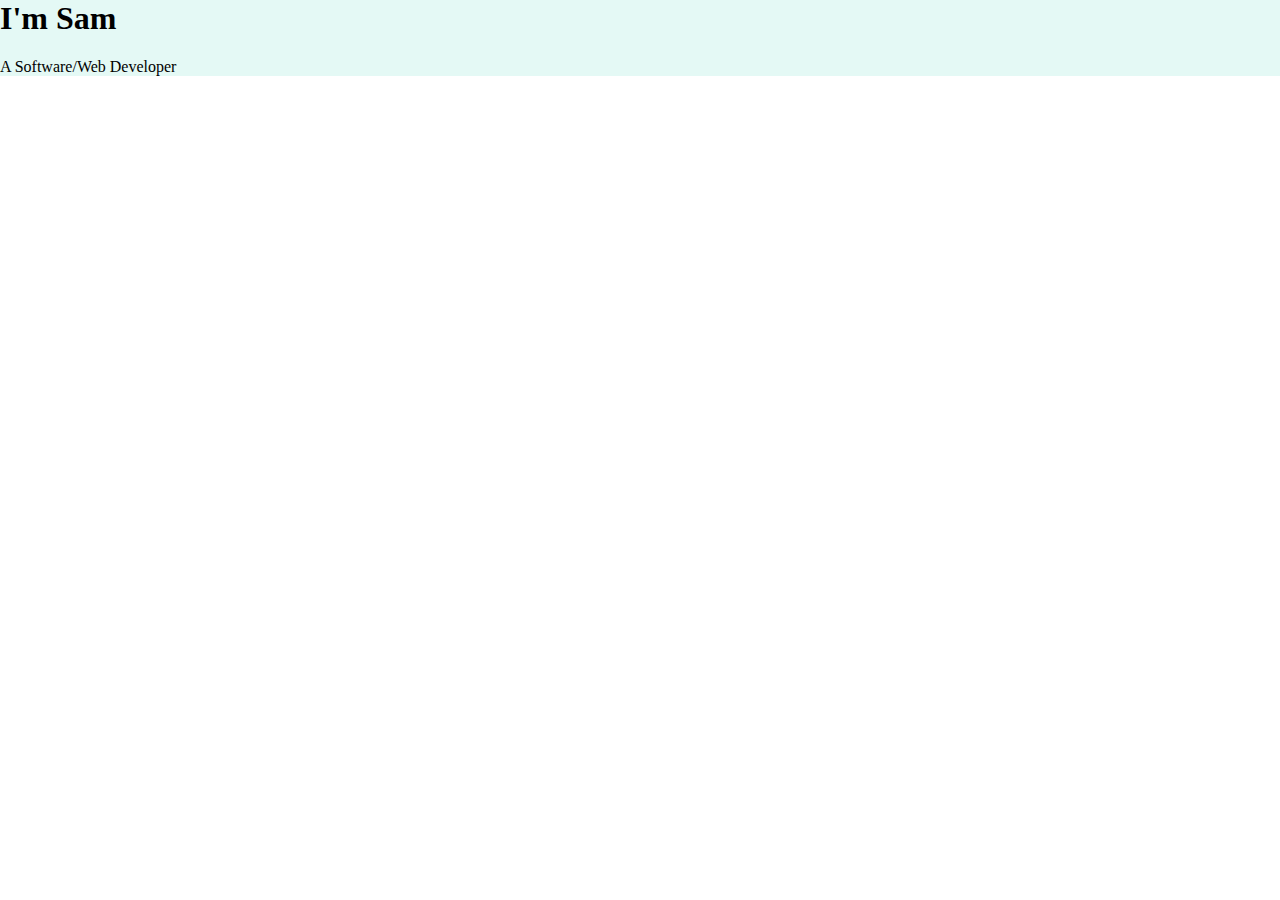
==== index.html @ f115d9b0 "added div and basic styles" ====
<!DOCTYPE html>
<html lang="en">
    <head>
        <title>Sam's Professional Site</title>
        <meta charset="UTF-8">
        <meta name="viewport" content="width=device-width, initial-scale=1">
        <link href="css/styles.css" rel="stylesheet">
        <link rel="icon" href="favicon.ico">
    </head>
    <body>
        <div class="">
            <h1>I'm Sam</h1>
            <p>A Software/Web Developer</p>
        </div>
    </body>
</html>
---- css/styles.css ----
/*********** Tag Selectors ********************/
body{
    margin: 0;
}

h1{
    margin-top: 0;
}
div{
    background-color: #e4f9f5;
    margin: 0;
}


/*********** Class Selectors ********************/

/*********** Id Selectors ********************/
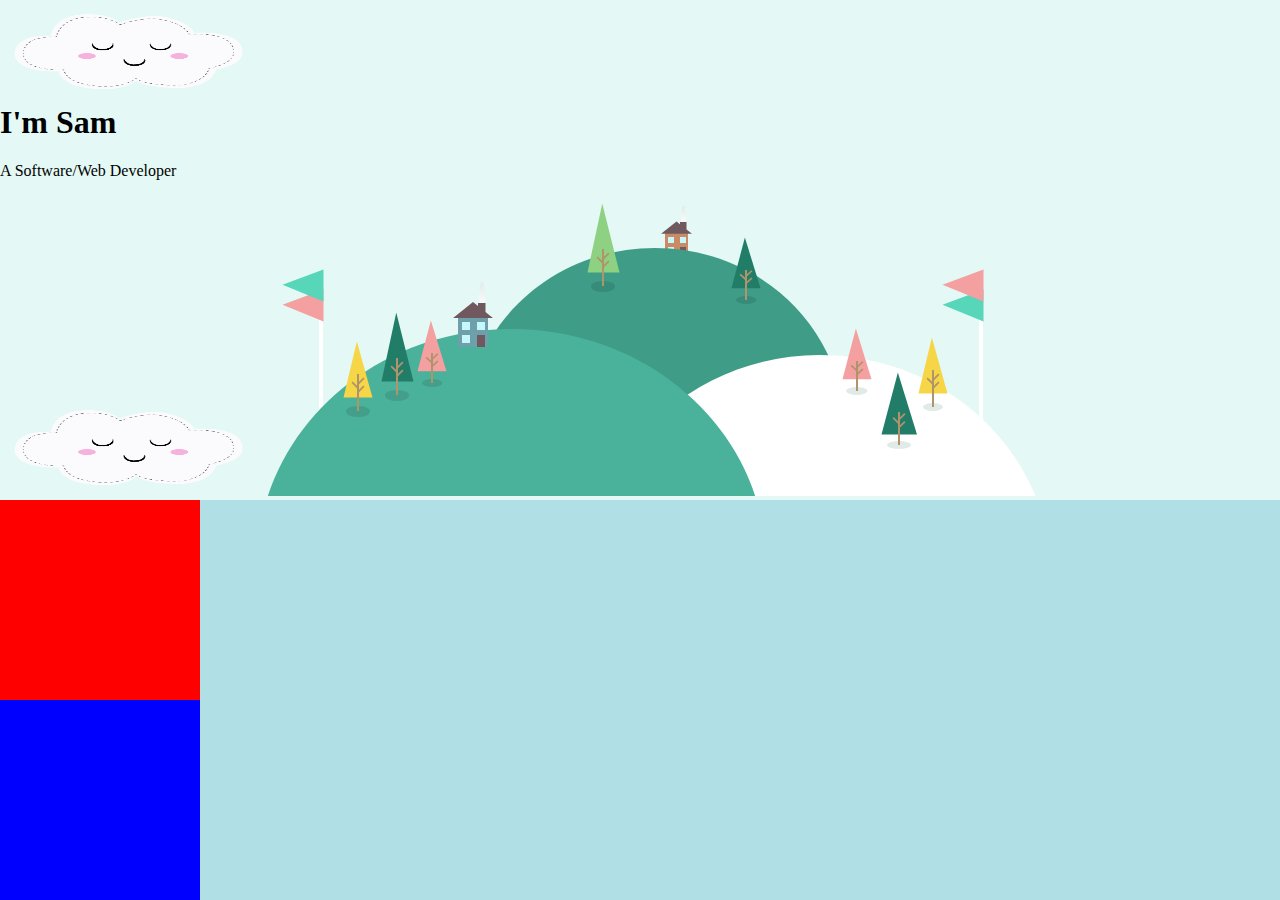
==== commit 894e8219: "Added new styles" ====
--- a/index.html
+++ b/index.html
@@ -8,9 +8,18 @@
         <link rel="icon" href="favicon.ico">
     </head>
     <body>
-        <div class="">
+        <div class="top-container">
+            <img class="cloud" src="images/cloud.png" alt="cloud-image">
             <h1>I'm Sam</h1>
             <p>A Software/Web Developer</p>
+            <img class="cloud" src="images/cloud.png" alt="cloud-image">
+            <img src="images/land.svg" alt="mountain-image">
+        </div>
+        <div class="middle-container">
+
+        </div>
+        <div class="bottom-container">
+
         </div>
     </body>
 </html>--- a/css/styles.css
+++ b/css/styles.css
@@ -2,6 +2,7 @@
 /*********** Tag Selectors ********************/
 body{
     margin: 0;
+    background-color: powderblue;
 }
 
 h1{
@@ -14,5 +15,18 @@
 
 
 /*********** Class Selectors ********************/
-
+.middle-container{
+    height: 200px;
+    width: 200px;
+    background-color: red;
+}
+.bottom-container{
+    height: 200px;
+    width: 200px;
+    background-color: blue;
+}
+.cloud{
+    height: 100px;
+    width: 250px;
+}
 /*********** Id Selectors ********************/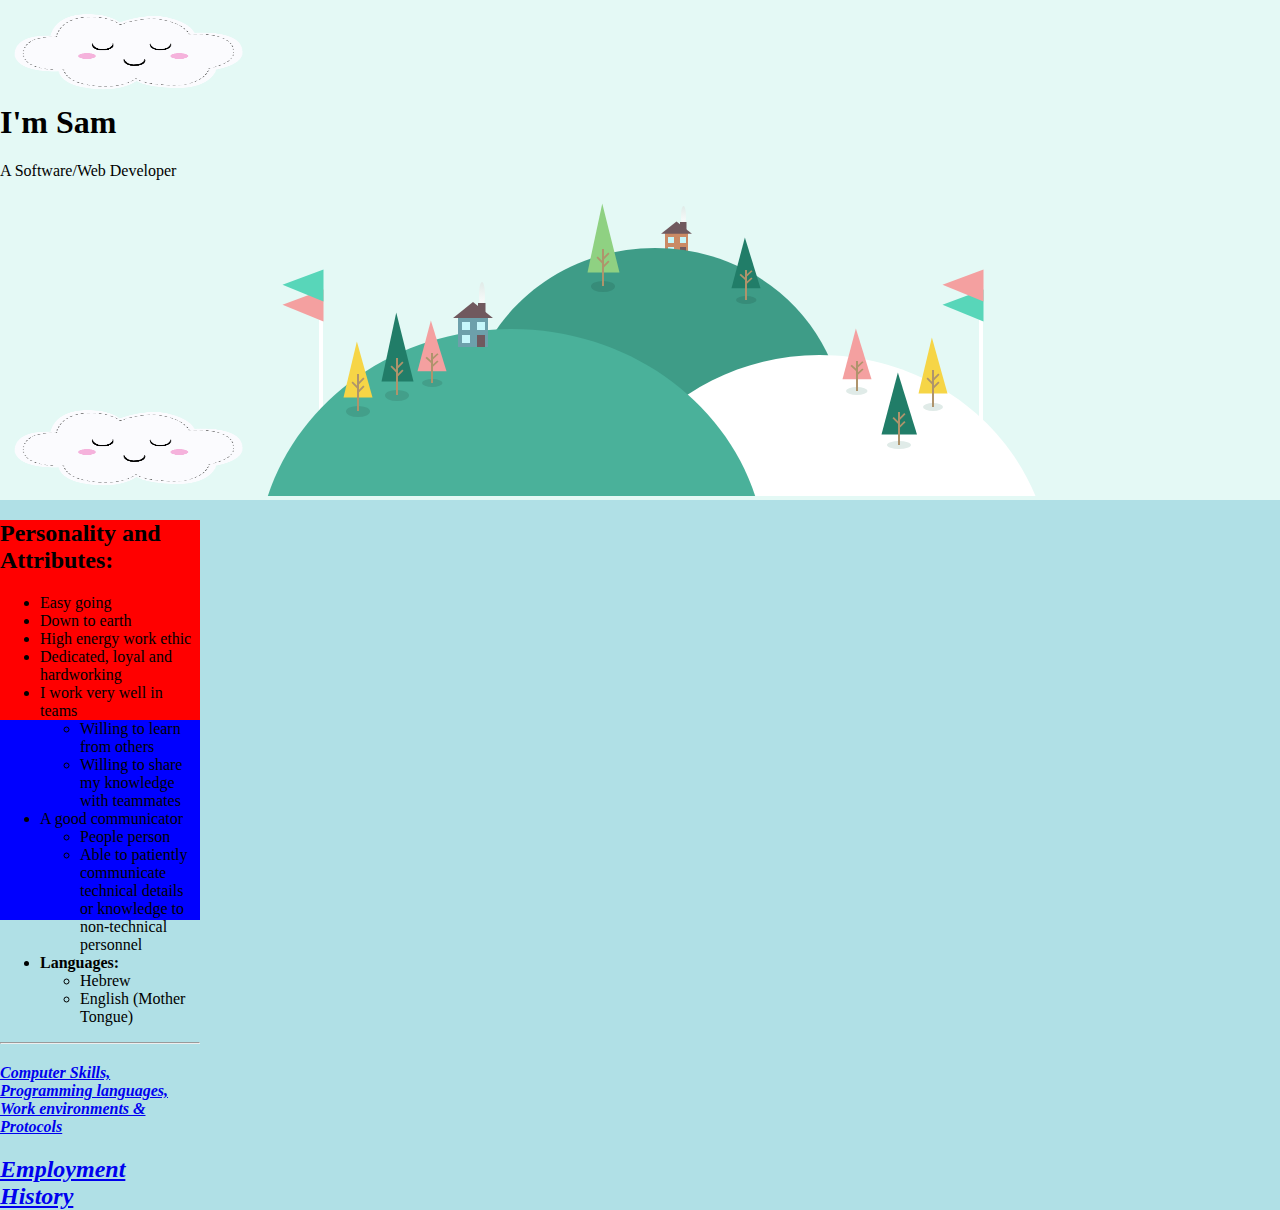
==== commit d08cff95: "Added body" ====
--- a/index.html
+++ b/index.html
@@ -16,7 +16,35 @@
             <img src="images/land.svg" alt="mountain-image">
         </div>
         <div class="middle-container">
-
+            <h2>Personality and Attributes:</h2>
+            <ul>
+                <li>Easy going</li>
+                <li>Down to earth</li>
+                <li>High energy work ethic</li>
+                <li>Dedicated, loyal and hardworking</li>
+                <li>I work very well in teams</li>
+                <ul>
+                    <li>Willing to learn from others</li>
+                    <li>Willing to share my knowledge with teammates</li>
+                </ul>
+                <li>A good communicator</li>
+                <ul>
+                    <li>People person</li>
+                    <li>Able to patiently communicate technical details or knowledge to non-technical personnel</li>
+                </ul>
+                <li><b>Languages:</b></li>
+                <ul>
+                    <li>Hebrew</li>
+                    <li>English (Mother Tongue)</li>
+                </ul>
+            </ul>
+            <hr>
+        
+            <h2></h2><em><strong><a href="Skillsets-and-technologies.html">Computer Skills, Programming languages, Work environments & Protocols</a></strong></em></h2>
+        
+        
+            <h2><em><strong><a href="Employment-History.html">Employment History</a></strong></em></h2>
+        
         </div>
         <div class="bottom-container">
 
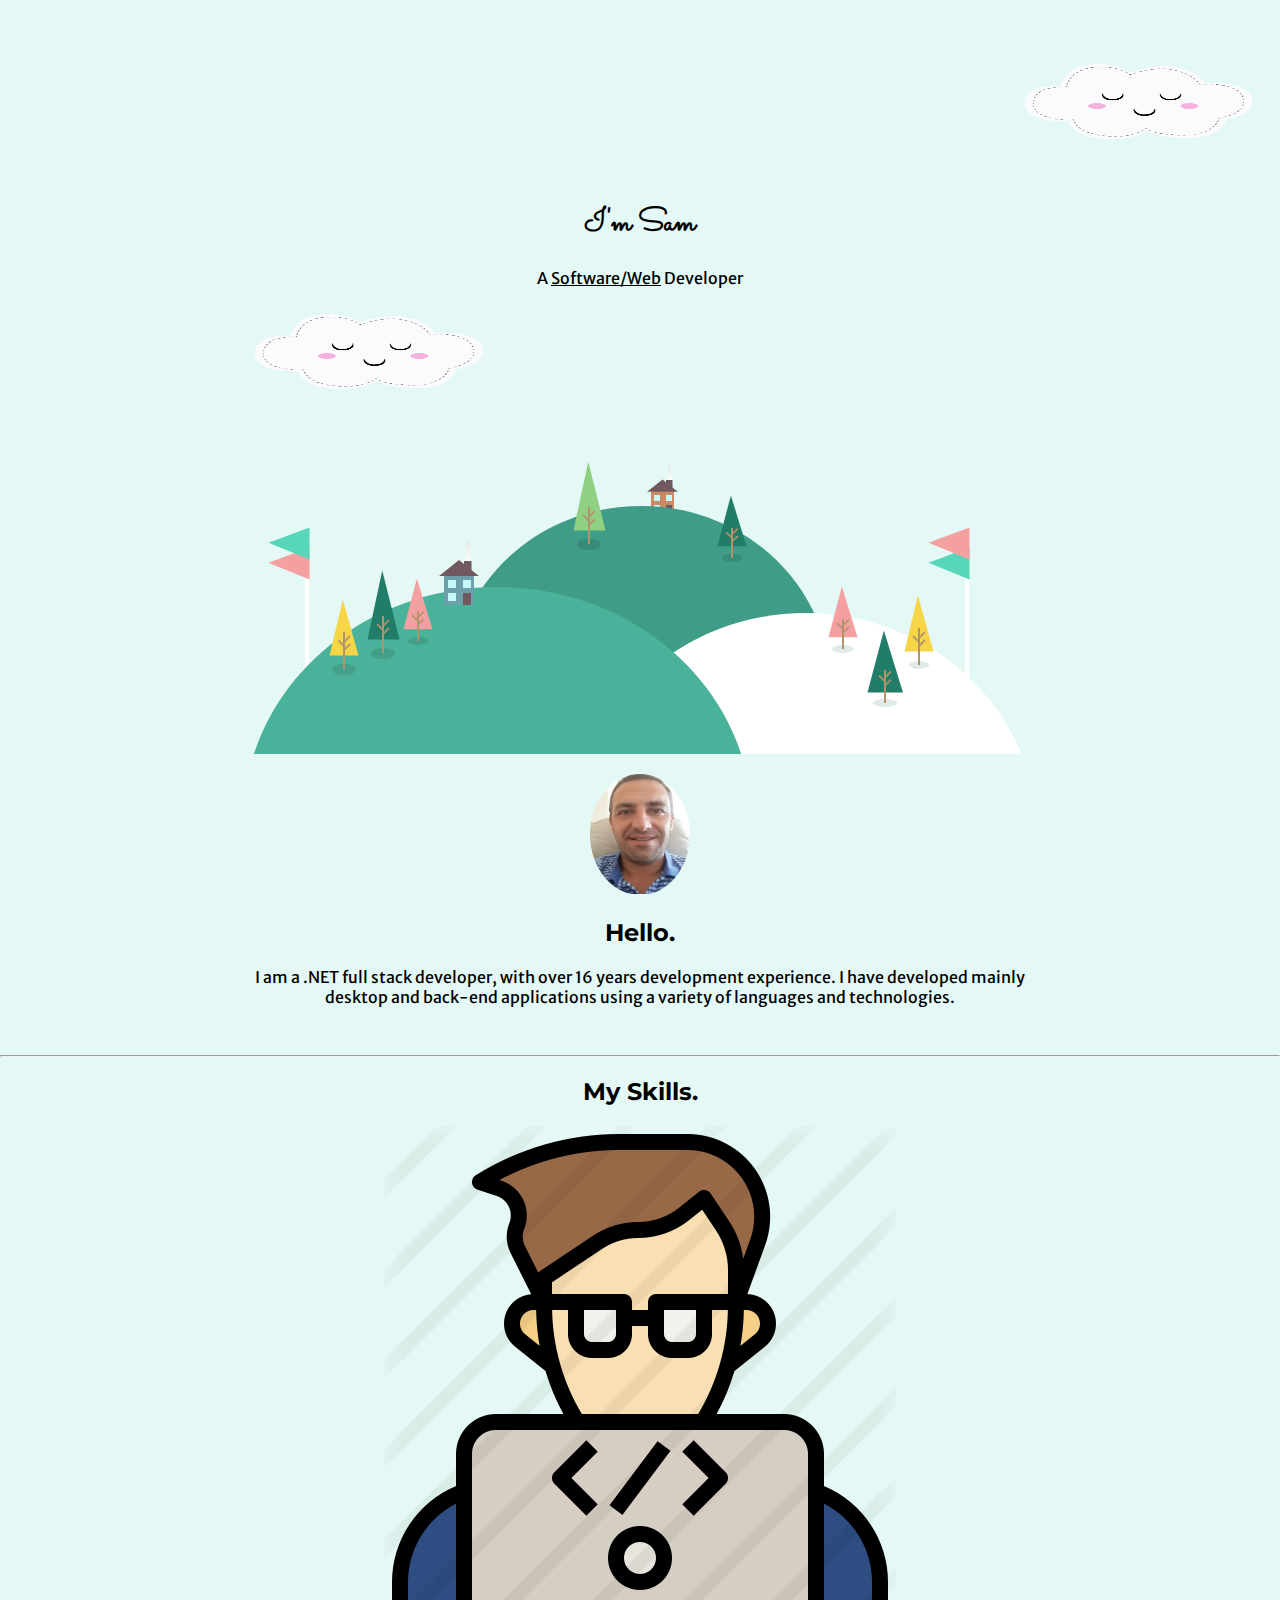
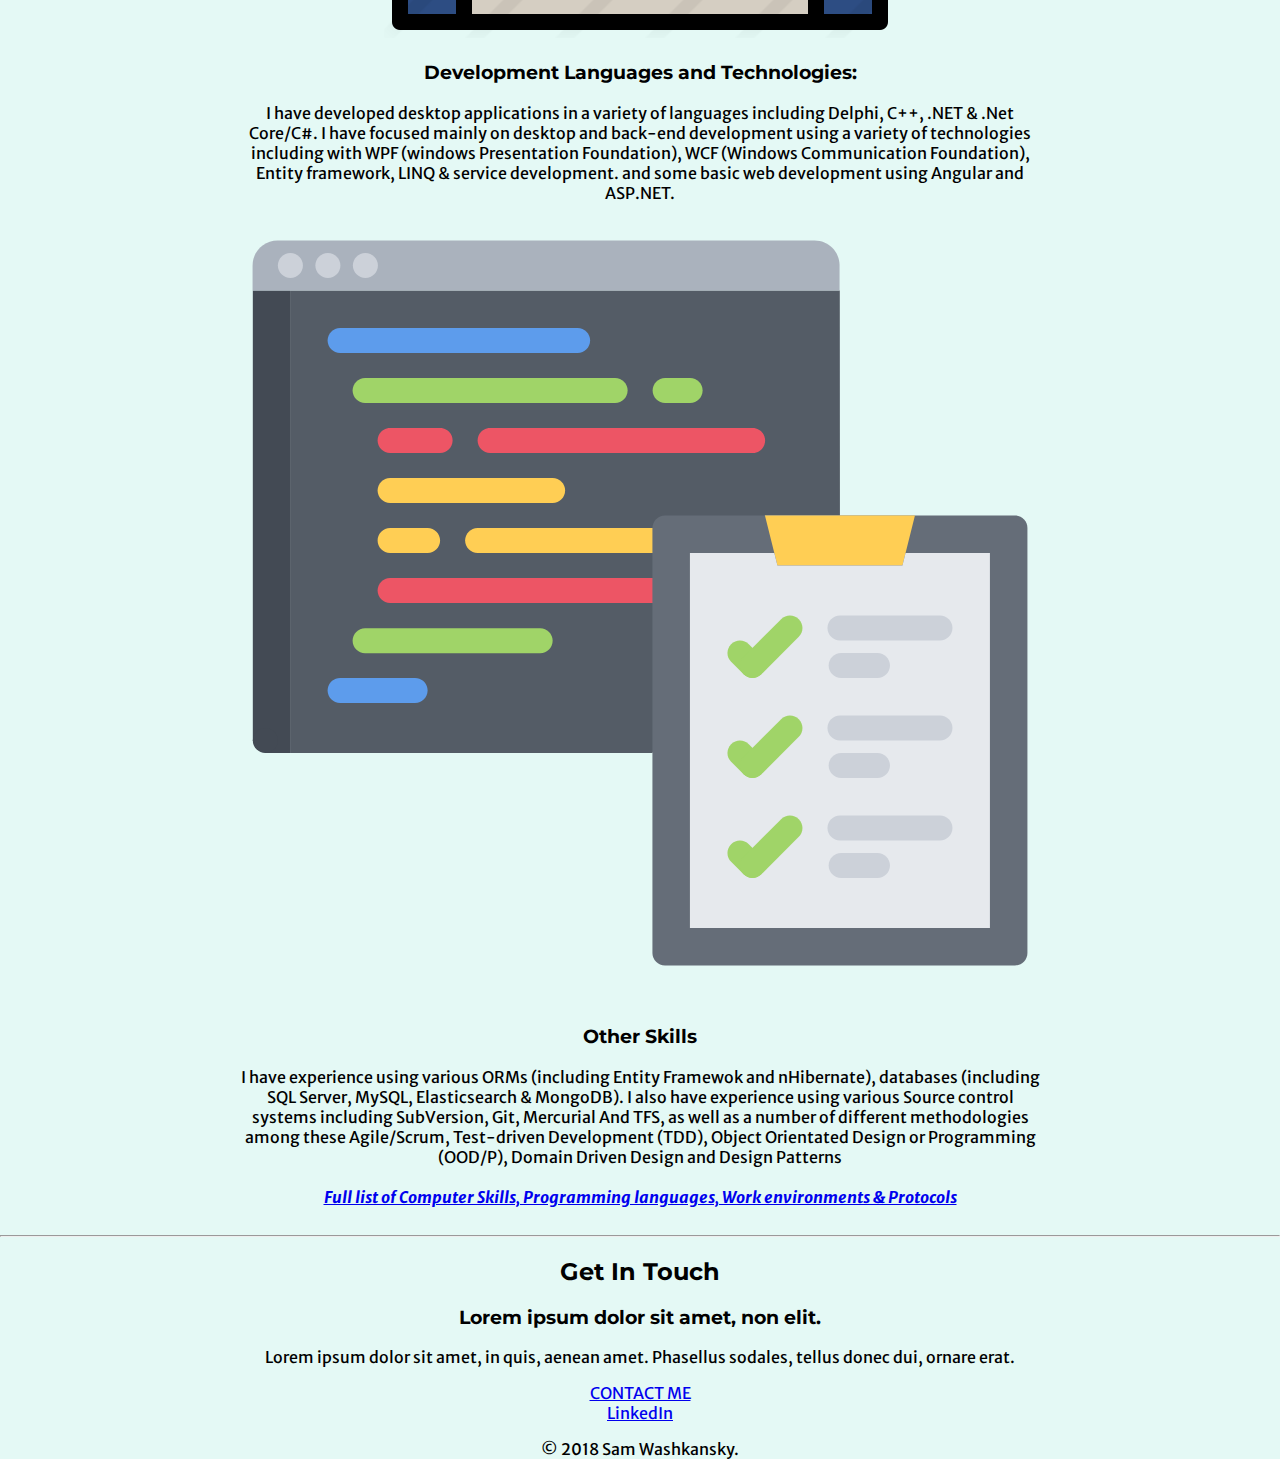
==== commit ee482c79: "Added content and extra styling" ====
--- a/index.html
+++ b/index.html
@@ -1,53 +1,65 @@
 <!DOCTYPE html>
 <html lang="en">
-    <head>
-        <title>Sam's Professional Site</title>
-        <meta charset="UTF-8">
-        <meta name="viewport" content="width=device-width, initial-scale=1">
-        <link href="css/styles.css" rel="stylesheet">
-        <link rel="icon" href="favicon.ico">
-    </head>
-    <body>
-        <div class="top-container">
-            <img class="cloud" src="images/cloud.png" alt="cloud-image">
-            <h1>I'm Sam</h1>
-            <p>A Software/Web Developer</p>
-            <img class="cloud" src="images/cloud.png" alt="cloud-image">
-            <img src="images/land.svg" alt="mountain-image">
+  <head>
+    <title>Sam's Professional Site</title>
+    <meta charset="UTF-8" />
+    <meta name="viewport" content="width=device-width, initial-scale=1" />
+    <link href="css/styles.css" rel="stylesheet" />
+    <link rel="icon" href="favicon.ico" />
+    <link rel="preconnect" href="https://fonts.gstatic.com">
+    <link href="https://fonts.googleapis.com/css2?family=Merriweather+Sans:ital,wght@0,300;0,400;0,500;0,600;0,700;0,800;1,300;1,400;1,500;1,600;1,700;1,800&family=Montserrat:ital,wght@0,100;0,200;0,300;0,400;0,500;0,600;0,700;0,800;0,900;1,100;1,200;1,300;1,400;1,500;1,600;1,700;1,800;1,900&family=Sacramento&display=swap" rel="stylesheet">
+  </head>
+  <body>
+    <div class="header"></div>
+    <div class="top-container">
+      <img class="top-cloud" src="images/cloud.png" alt="cloud-image" />
+      <div class="top-text">
+        <h1>I'm Sam</h1>
+        <p>A <span class="top-span">Software/Web</span> Developer</p>
+      </div>
+      <img class="bottom-cloud" src="images/cloud.png" alt="cloud-image" />
+      <img class="landscape" src="images/land.svg" alt="mountain-image" />
+    </div>
+    <div class="middle-container">
+      <div class="profile">
+        <img id="headshot" src="images/Head Shot cropped.png" alt="">
+        <h2>Hello.</h2>
+        <p id="intro">I am a .NET full stack developer, with over 16 years development experience. I have developed mainly desktop and back-end applications using a variety of languages and technologies.</p>
+      </div>
+      <br>
+      <br>
+      <hr>
+      <div class="skills">
+        <h2>My Skills.</h2>
+        <div class="skill-row">
+          <img src="images/dev-Skill.png" alt="">
+          <h3>Development Languages and Technologies:</h3>
+          <p class="skills">I have developed desktop applications in a variety of languages including Delphi, C++, .NET & .Net Core/C#. I have focused mainly on desktop and back-end development using
+            a variety of technologies including with WPF (windows Presentation Foundation), WCF (Windows Communication Foundation), Entity framework, LINQ & service development. and some basic web development using Angular and ASP.NET.</p>
         </div>
-        <div class="middle-container">
-            <h2>Personality and Attributes:</h2>
-            <ul>
-                <li>Easy going</li>
-                <li>Down to earth</li>
-                <li>High energy work ethic</li>
-                <li>Dedicated, loyal and hardworking</li>
-                <li>I work very well in teams</li>
-                <ul>
-                    <li>Willing to learn from others</li>
-                    <li>Willing to share my knowledge with teammates</li>
-                </ul>
-                <li>A good communicator</li>
-                <ul>
-                    <li>People person</li>
-                    <li>Able to patiently communicate technical details or knowledge to non-technical personnel</li>
-                </ul>
-                <li><b>Languages:</b></li>
-                <ul>
-                    <li>Hebrew</li>
-                    <li>English (Mother Tongue)</li>
-                </ul>
-            </ul>
-            <hr>
-        
-            <h2></h2><em><strong><a href="Skillsets-and-technologies.html">Computer Skills, Programming languages, Work environments & Protocols</a></strong></em></h2>
-        
-        
-            <h2><em><strong><a href="Employment-History.html">Employment History</a></strong></em></h2>
-        
+        <div class="skill-row">
+          <img class="skills" src="images/skills2.svg" alt="">
+          <h3>Other Skills</h3>
+          <p>I have experience using various ORMs (including Entity Framewok and nHibernate), databases (including SQL Server, MySQL, Elasticsearch & MongoDB). I also have experience using various Source control systems including SubVersion, 
+            Git, Mercurial And TFS, as well as a number of different methodologies among these Agile/Scrum, Test-driven Development (TDD), Object Orientated Design or Programming (OOD/P), Domain Driven Design and Design Patterns</p>
         </div>
-        <div class="bottom-container">
-
-        </div>
-    </body>
-</html>+        <h2></h2><em><strong><a href="pages/Skillsets-technologies-and-education.html">Full list of Computer Skills, Programming languages, Work environments & Protocols</a></strong></em></h2>
+        <br>
+        <br>
+      </div>
+      <hr>
+      <div class="contact-me">
+        <h2>Get In Touch</h2>
+        <h3>Lorem ipsum dolor sit amet, non elit.</h3>
+        <p>Lorem ipsum dolor sit amet, in quis, aenean amet. Phasellus sodales, tellus donec dui, ornare erat.</p>
+        <a class="btn" href="pages/Contact-me.html">CONTACT ME</a>
+      </div>
+    </div>
+    
+    
+    <div class="bottom-container">
+      <a class="footer-link" href="www.linkedin.com/in/samwashkansky">LinkedIn</a>
+      <p>© 2018 Sam Washkansky.</p>
+    </div>
+  </body>
+</html>
--- a/css/styles.css
+++ b/css/styles.css
@@ -2,31 +2,97 @@
 /*********** Tag Selectors ********************/
 body{
     margin: 0;
-    background-color: powderblue;
+    background-color: #e4f9f5;
+    text-align: center;
+    font-family: 'Merriweather Sans', serif;
 }
 
 h1{
     margin-top: 0;
+    font-family: 'Sacramento', cursive;
+}
+h2{
+    font-family: 'Montserrat', serif;    
+}
+h3{
+    font-family: 'Montserrat', serif;
 }
 div{
     background-color: #e4f9f5;
     margin: 0;
 }
+img{margin: 0px;}
 
 
 /*********** Class Selectors ********************/
+.top-container{
+    position: relative;
+    padding-top: 100px;
+    display: block;
+    background-color: #e4f9f5;
+    margin: 0;
+}
+.top-text{
+    position: relative;
+    top: 100px;
+}
+.top-cloud{
+    position: absolute;
+    height: 100px;
+    width: 250px;
+    top: 50px;
+    right: 20px;
+}
+.bottom-cloud{
+    position: absolute;
+    height: 100px;
+    width: 250px;
+    top: 300px;
+}
+.landscape{
+    position: relative;
+    top: 250px; 
+    margin: 0 auto; 
+}
+.top-span{
+    text-decoration: underline;
+}
 .middle-container{
-    height: 200px;
-    width: 200px;
-    background-color: red;
+    position: relative;
+    display: block;
+    top: 246px; 
 }
 .bottom-container{
-    height: 200px;
-    width: 200px;
-    background-color: blue;
+    position: relative;
+    display: block;
+    top: 246px;
 }
-.cloud{
-    height: 100px;
-    width: 250px;
+.contactme-form{
+    position: relative;
+    width: 450px;
+    margin: 0 auto;
 }
-/*********** Id Selectors ********************/+.links-table{
+    position: relative;
+    width: 500px;
+    margin: 0 auto;
+}
+
+.skills{
+    position: relative;
+    width: 800px;
+    margin: 0 auto;
+}
+
+/*********** Id Selectors ********************/
+#headshot{
+    height: 120px;
+    width: 100px;
+    padding-top: 20px;
+}
+#intro
+{
+    position: relative;
+    width: 800px;
+    margin: 0 auto;
+}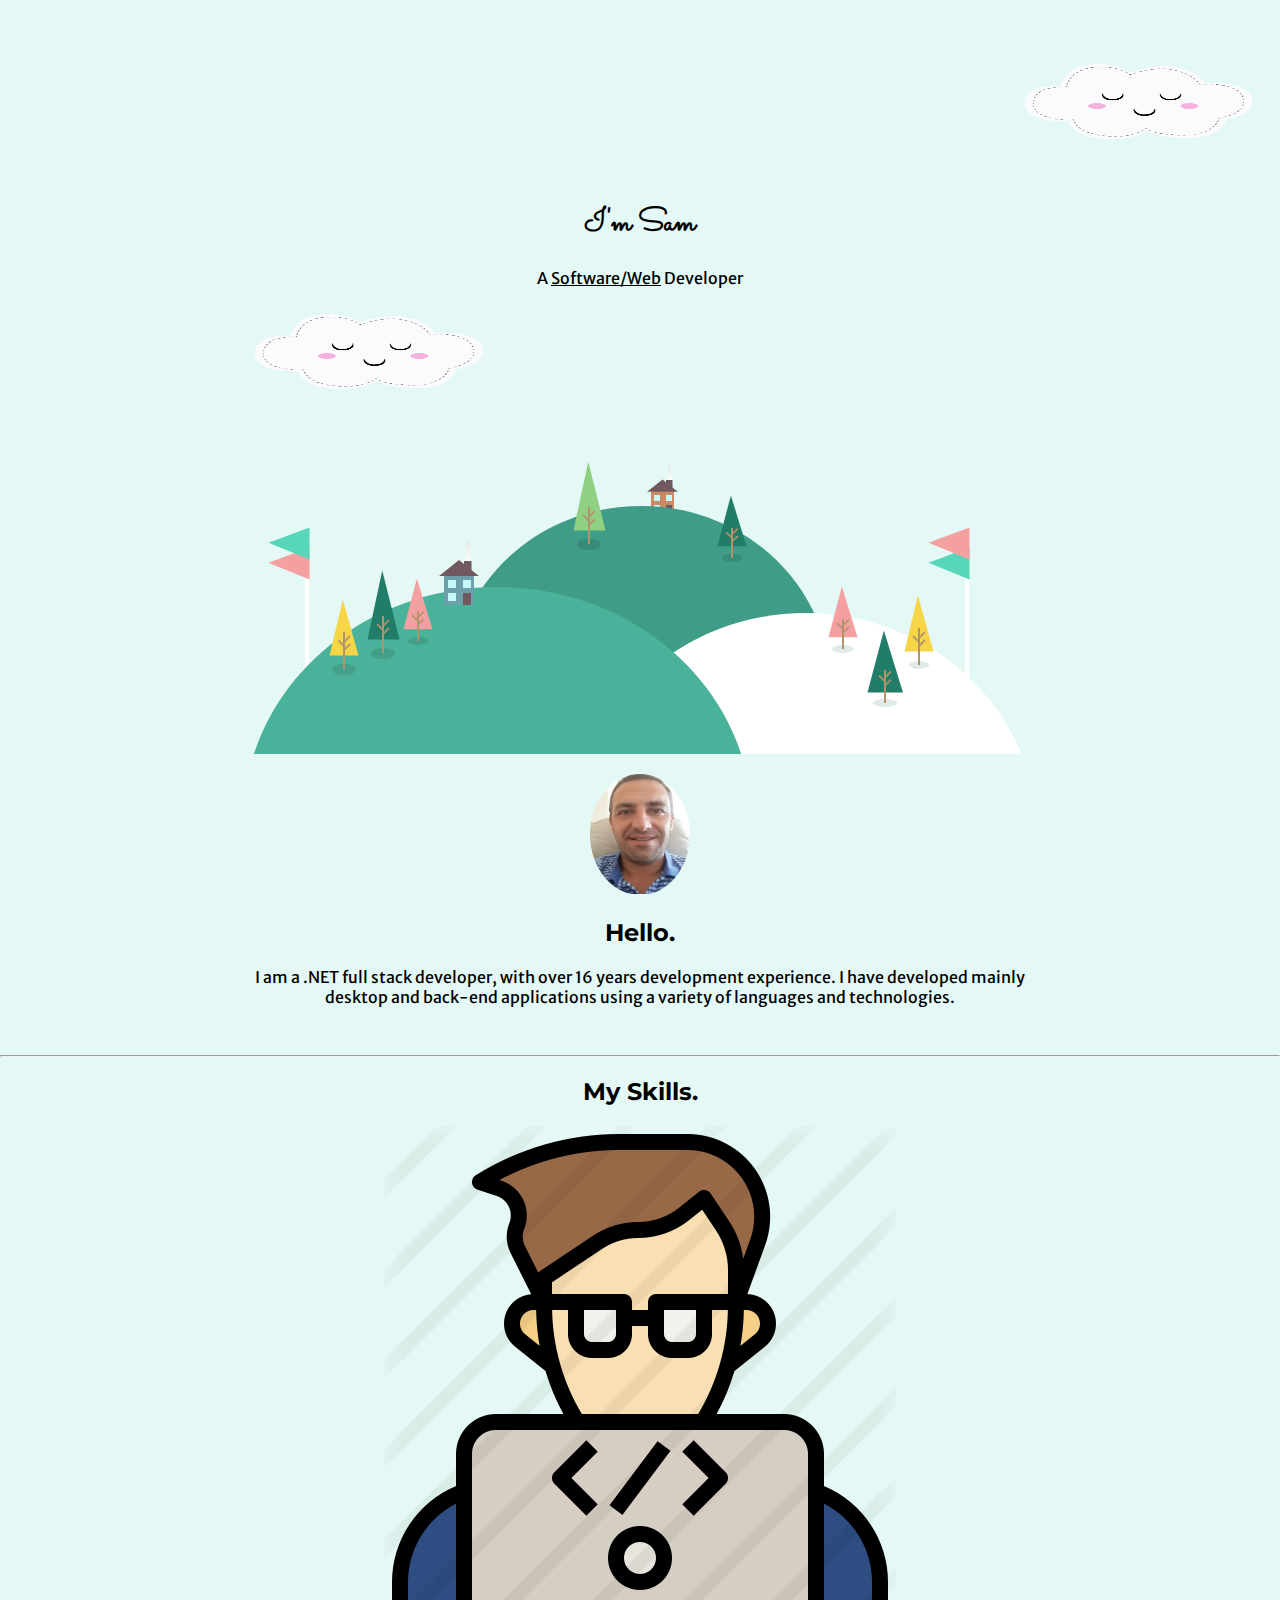
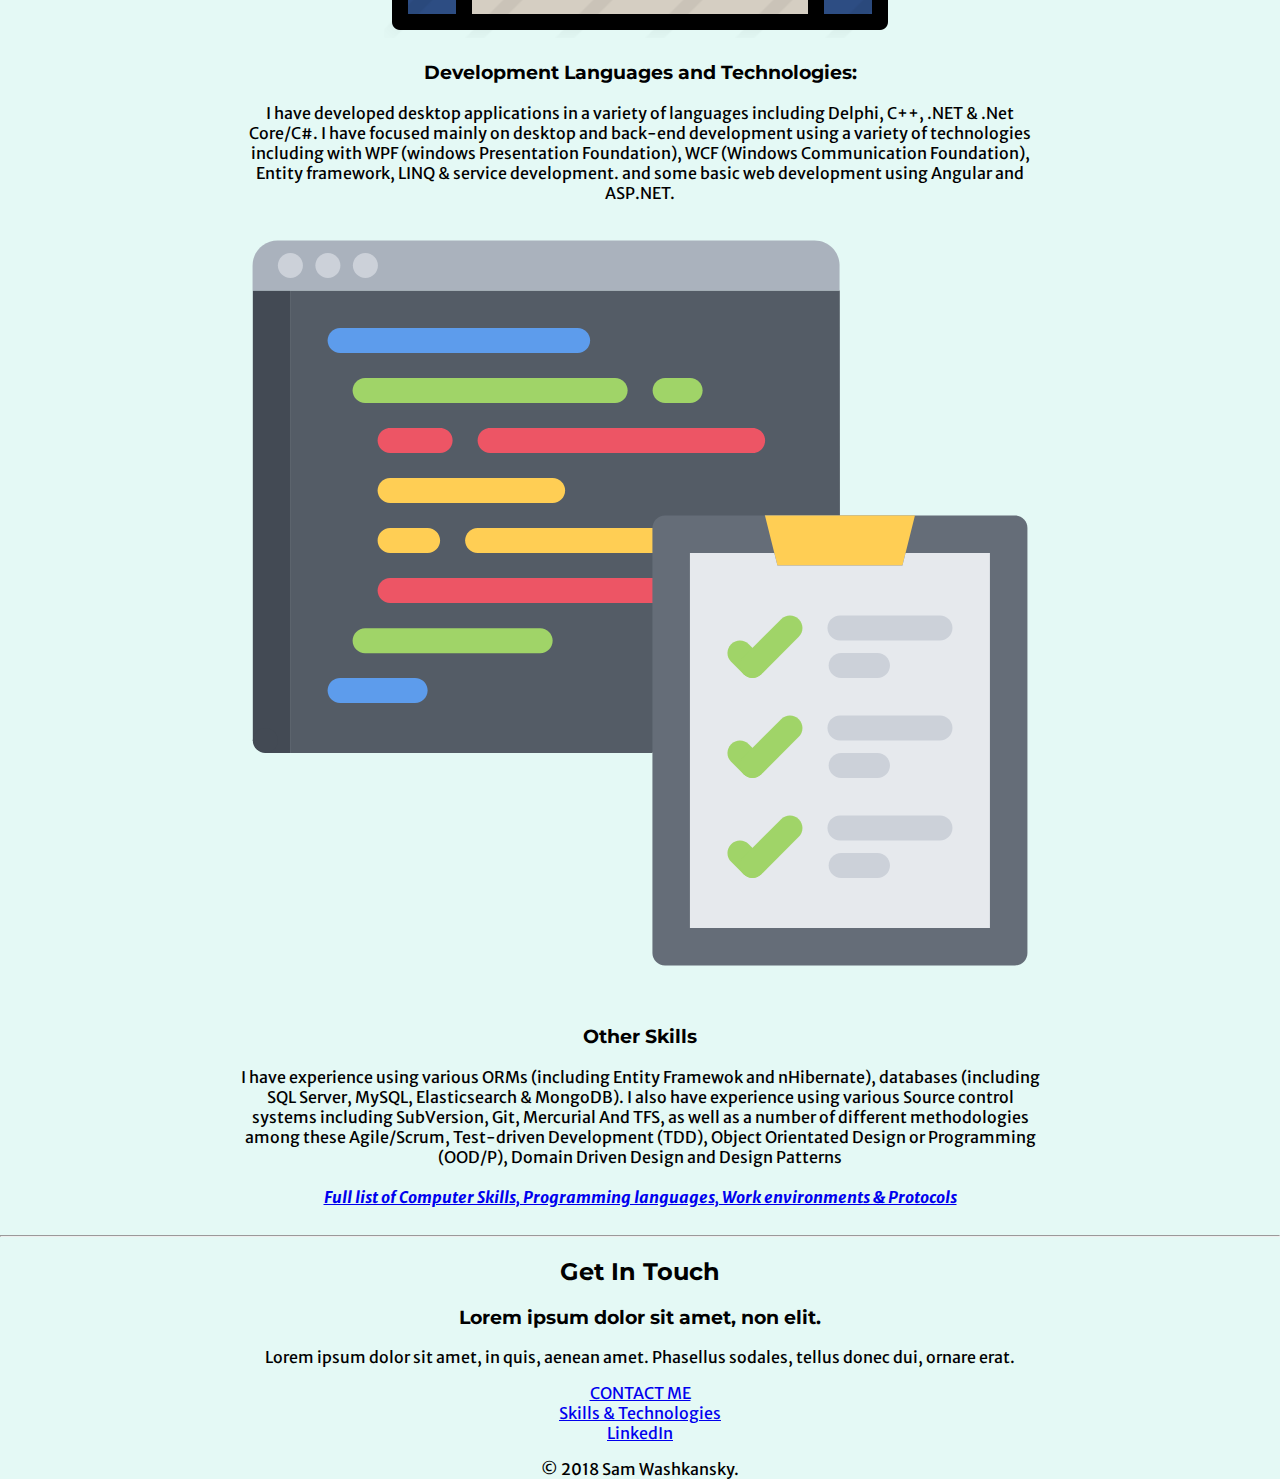
==== commit f850d8d8: "fixed links" ====
--- a/index.html
+++ b/index.html
@@ -58,7 +58,8 @@
     
     
     <div class="bottom-container">
-      <a class="footer-link" href="www.linkedin.com/in/samwashkansky">LinkedIn</a>
+      <a class="btn" href="pages/Skillsets-technologies-and-education.html">Skills & Technologies</a><br>
+      <a class="footer-link" href="www.linkedin.com/">LinkedIn</a>
       <p>© 2018 Sam Washkansky.</p>
     </div>
   </body>
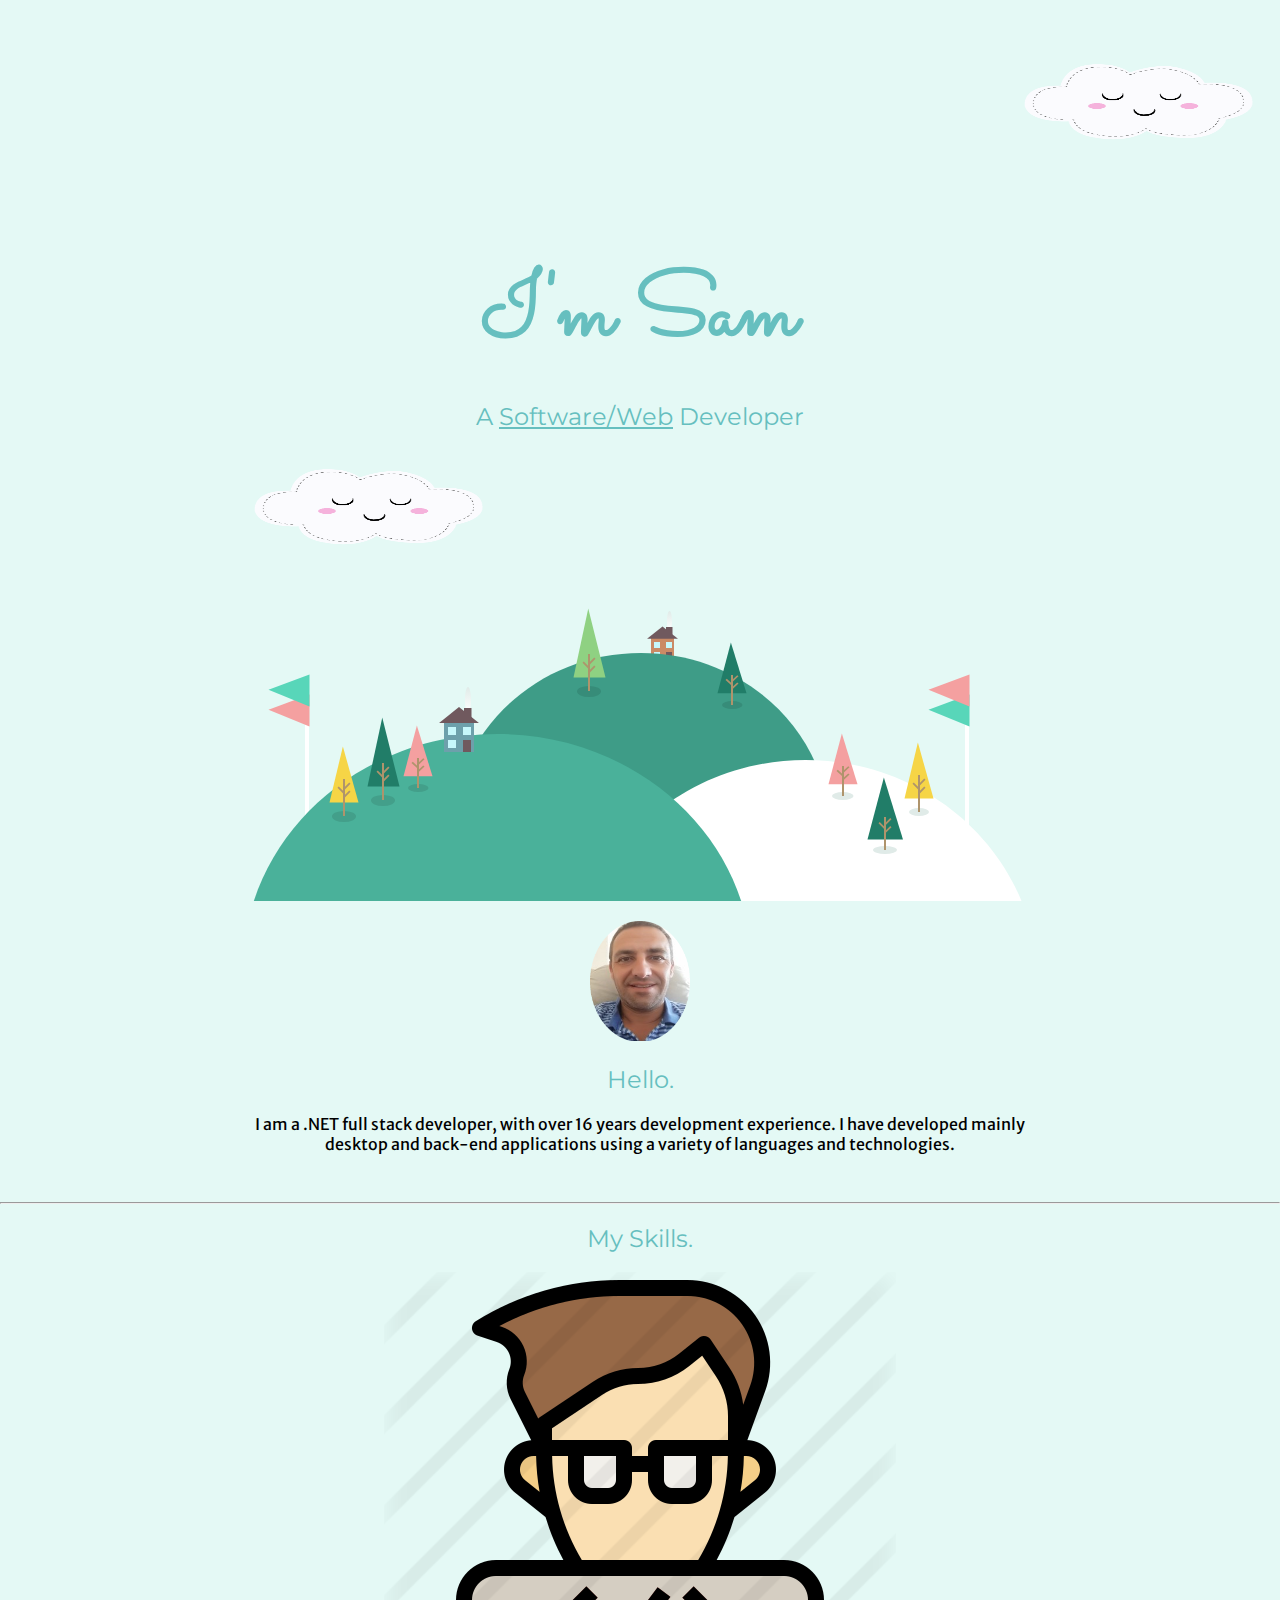
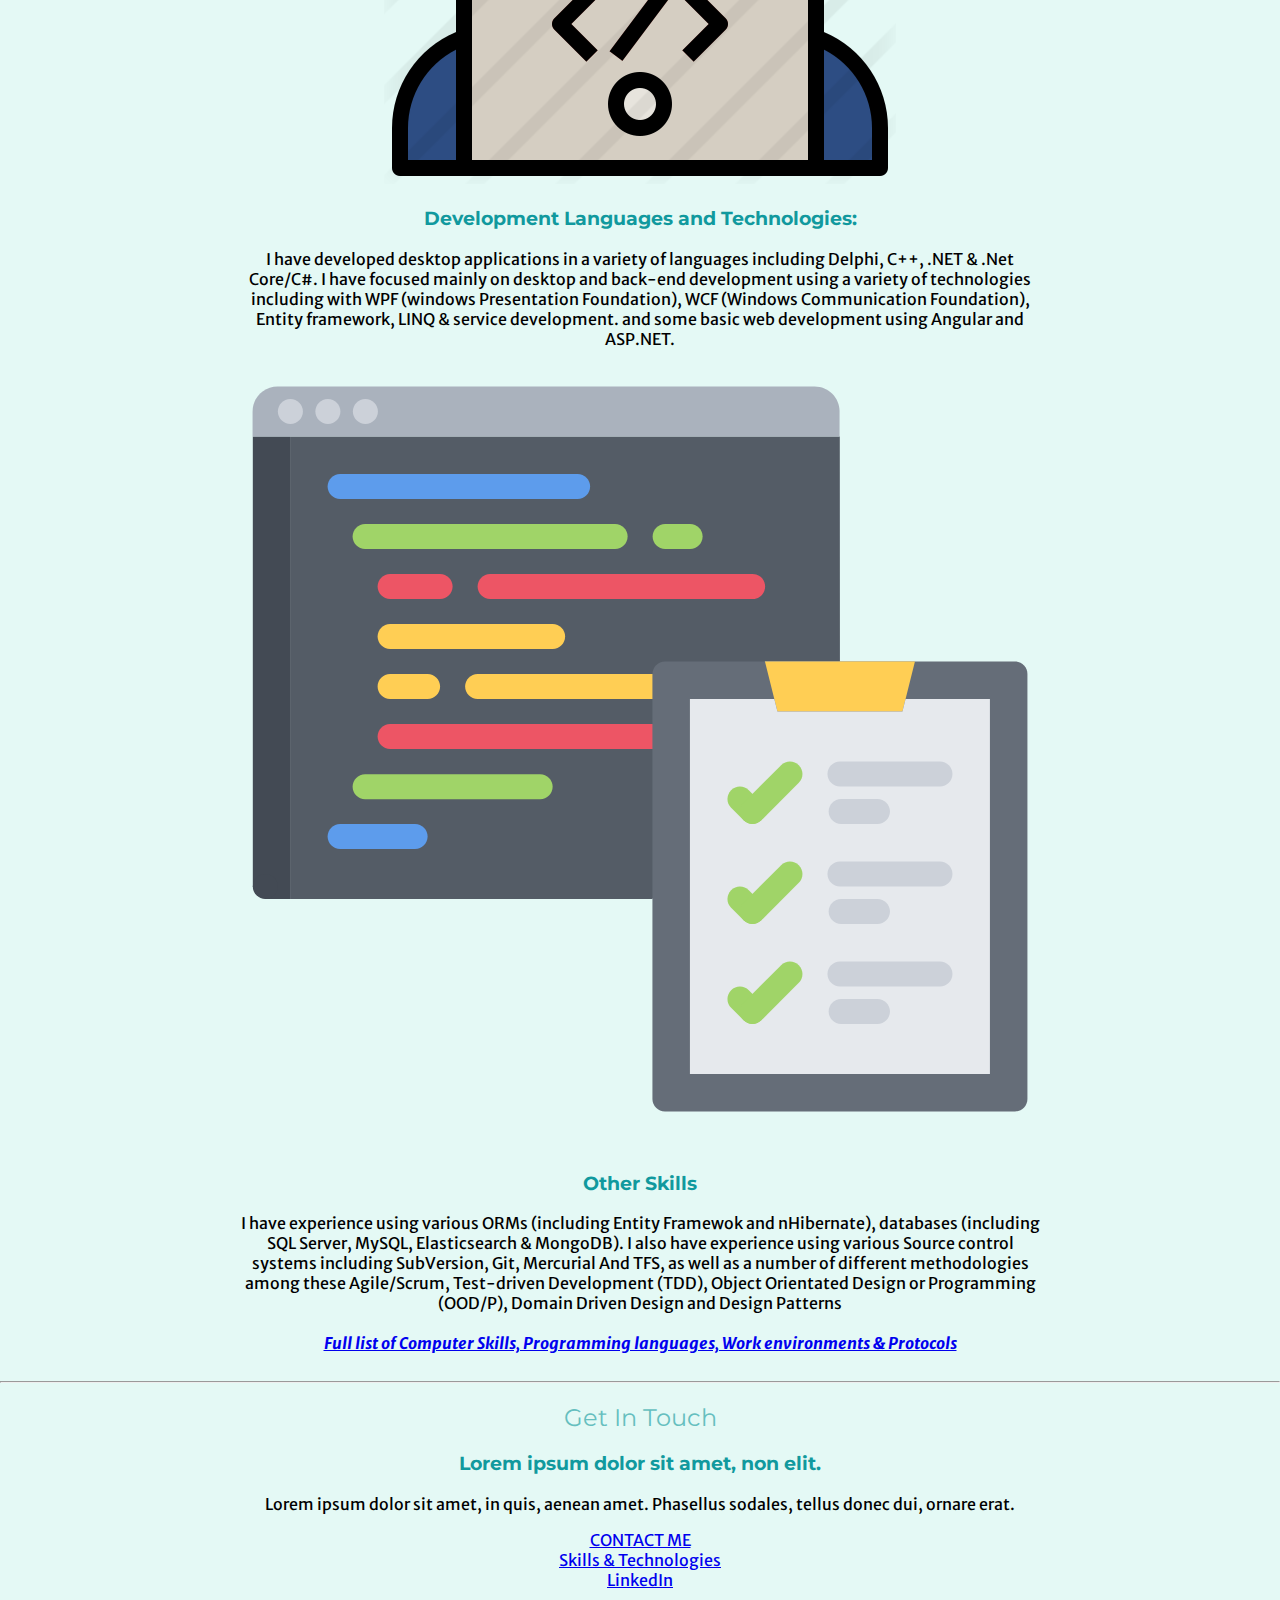
==== commit 5b09217d: "further styling" ====
--- a/index.html
+++ b/index.html
@@ -15,7 +15,7 @@
       <img class="top-cloud" src="images/cloud.png" alt="cloud-image" />
       <div class="top-text">
         <h1>I'm Sam</h1>
-        <p>A <span class="top-span">Software/Web</span> Developer</p>
+        <h2>A <span class="top-span">Software/Web</span> Developer</h2>
       </div>
       <img class="bottom-cloud" src="images/cloud.png" alt="cloud-image" />
       <img class="landscape" src="images/land.svg" alt="mountain-image" />
@@ -59,7 +59,7 @@
     
     <div class="bottom-container">
       <a class="btn" href="pages/Skillsets-technologies-and-education.html">Skills & Technologies</a><br>
-      <a class="footer-link" href="www.linkedin.com/">LinkedIn</a>
+      <a class="footer-link" href="https://www.linkedin.com/in/samwashkansky?lipi=urn%3Ali%3Apage%3Ad_flagship3_profile_view_base_contact_details%3BLI0pXEmHR2i%2F59p%2BQPE%2BKg%3D%3D">LinkedIn</a>
       <p>© 2018 Sam Washkansky.</p>
     </div>
   </body>
--- a/css/styles.css
+++ b/css/styles.css
@@ -8,14 +8,20 @@
 }
 
 h1{
-    margin-top: 0;
+    margin: 50px auto 0 auto;
     font-family: 'Sacramento', cursive;
+    font-size: 5.62rem;
+    color: #66BFBF;
 }
 h2{
-    font-family: 'Montserrat', serif;    
+    font-family: 'Montserrat', serif; 
+    font-size: 1.5rem;  
+    color: #66BFBF; 
+    font-weight: normal;
 }
 h3{
     font-family: 'Montserrat', serif;
+    color: #11999E;
 }
 div{
     background-color: #e4f9f5;
@@ -47,7 +53,7 @@
     position: absolute;
     height: 100px;
     width: 250px;
-    top: 300px;
+    bottom: 100px;
 }
 .landscape{
     position: relative;
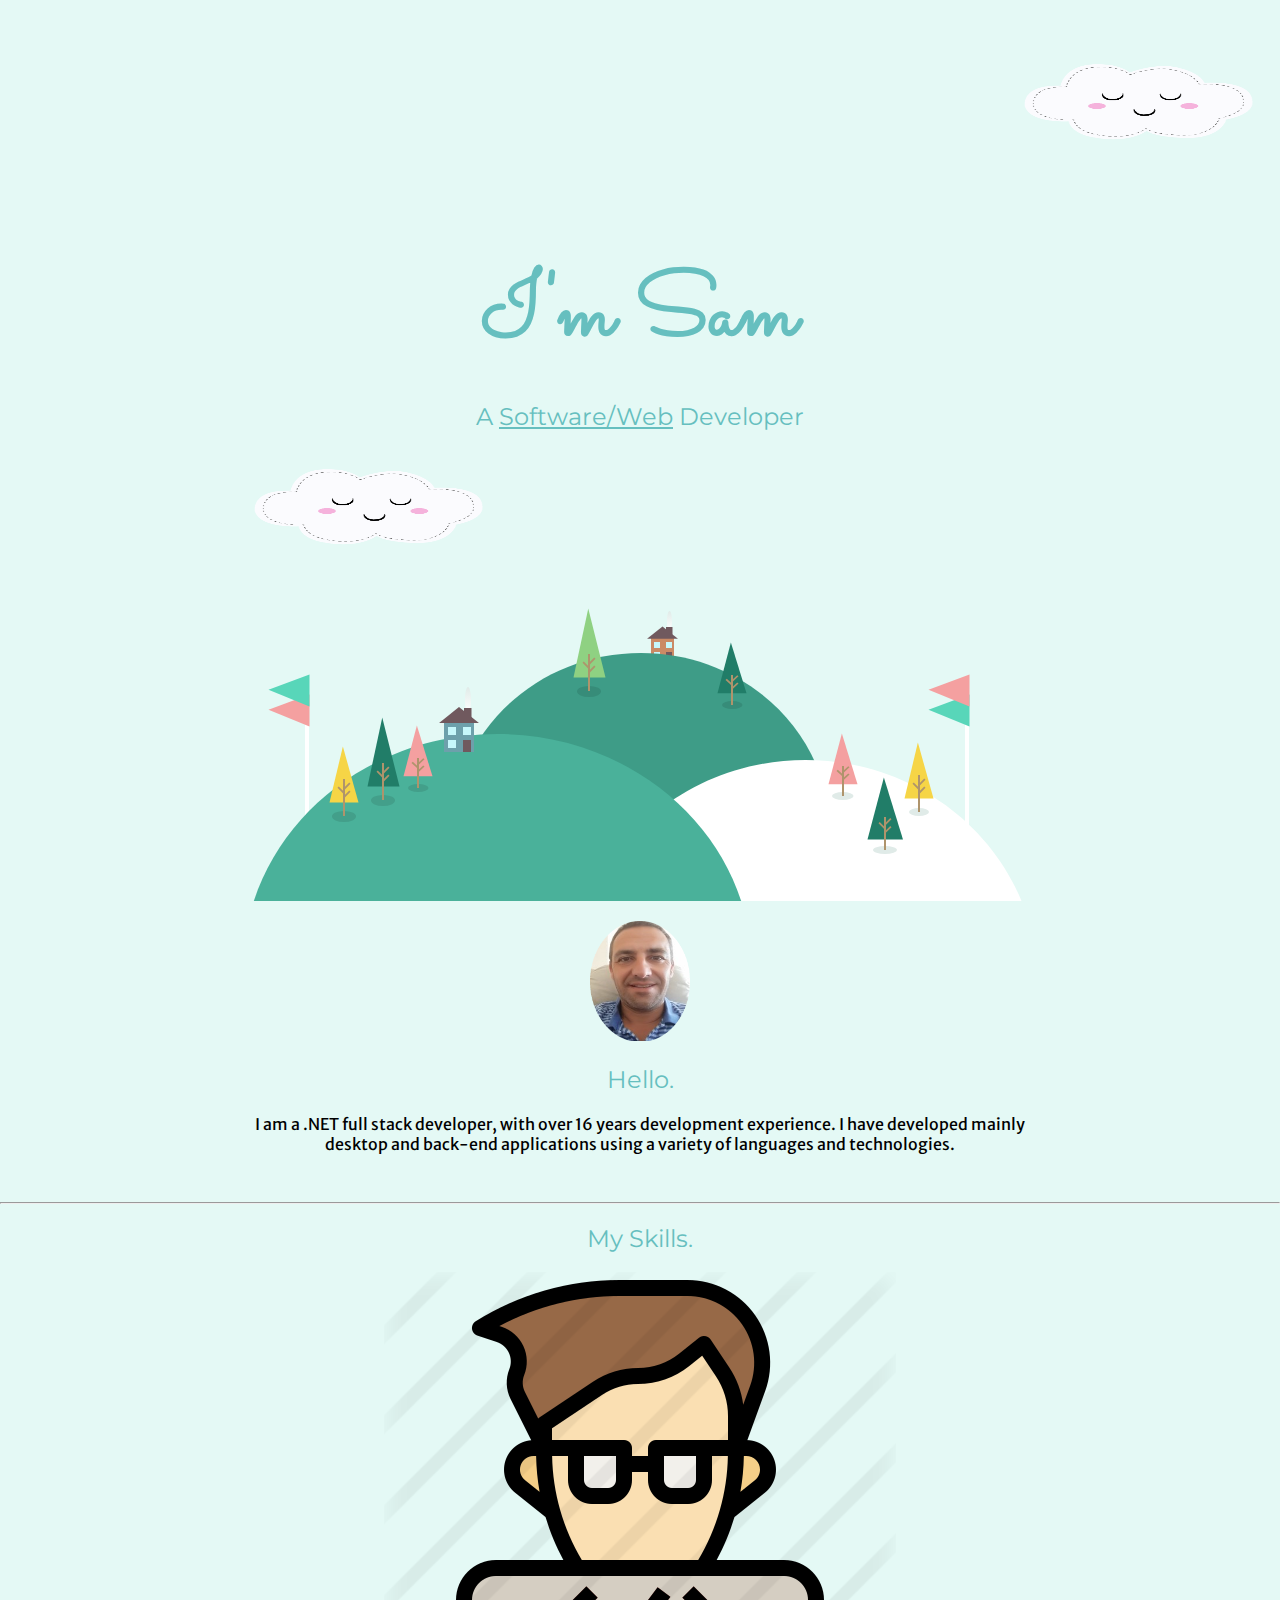
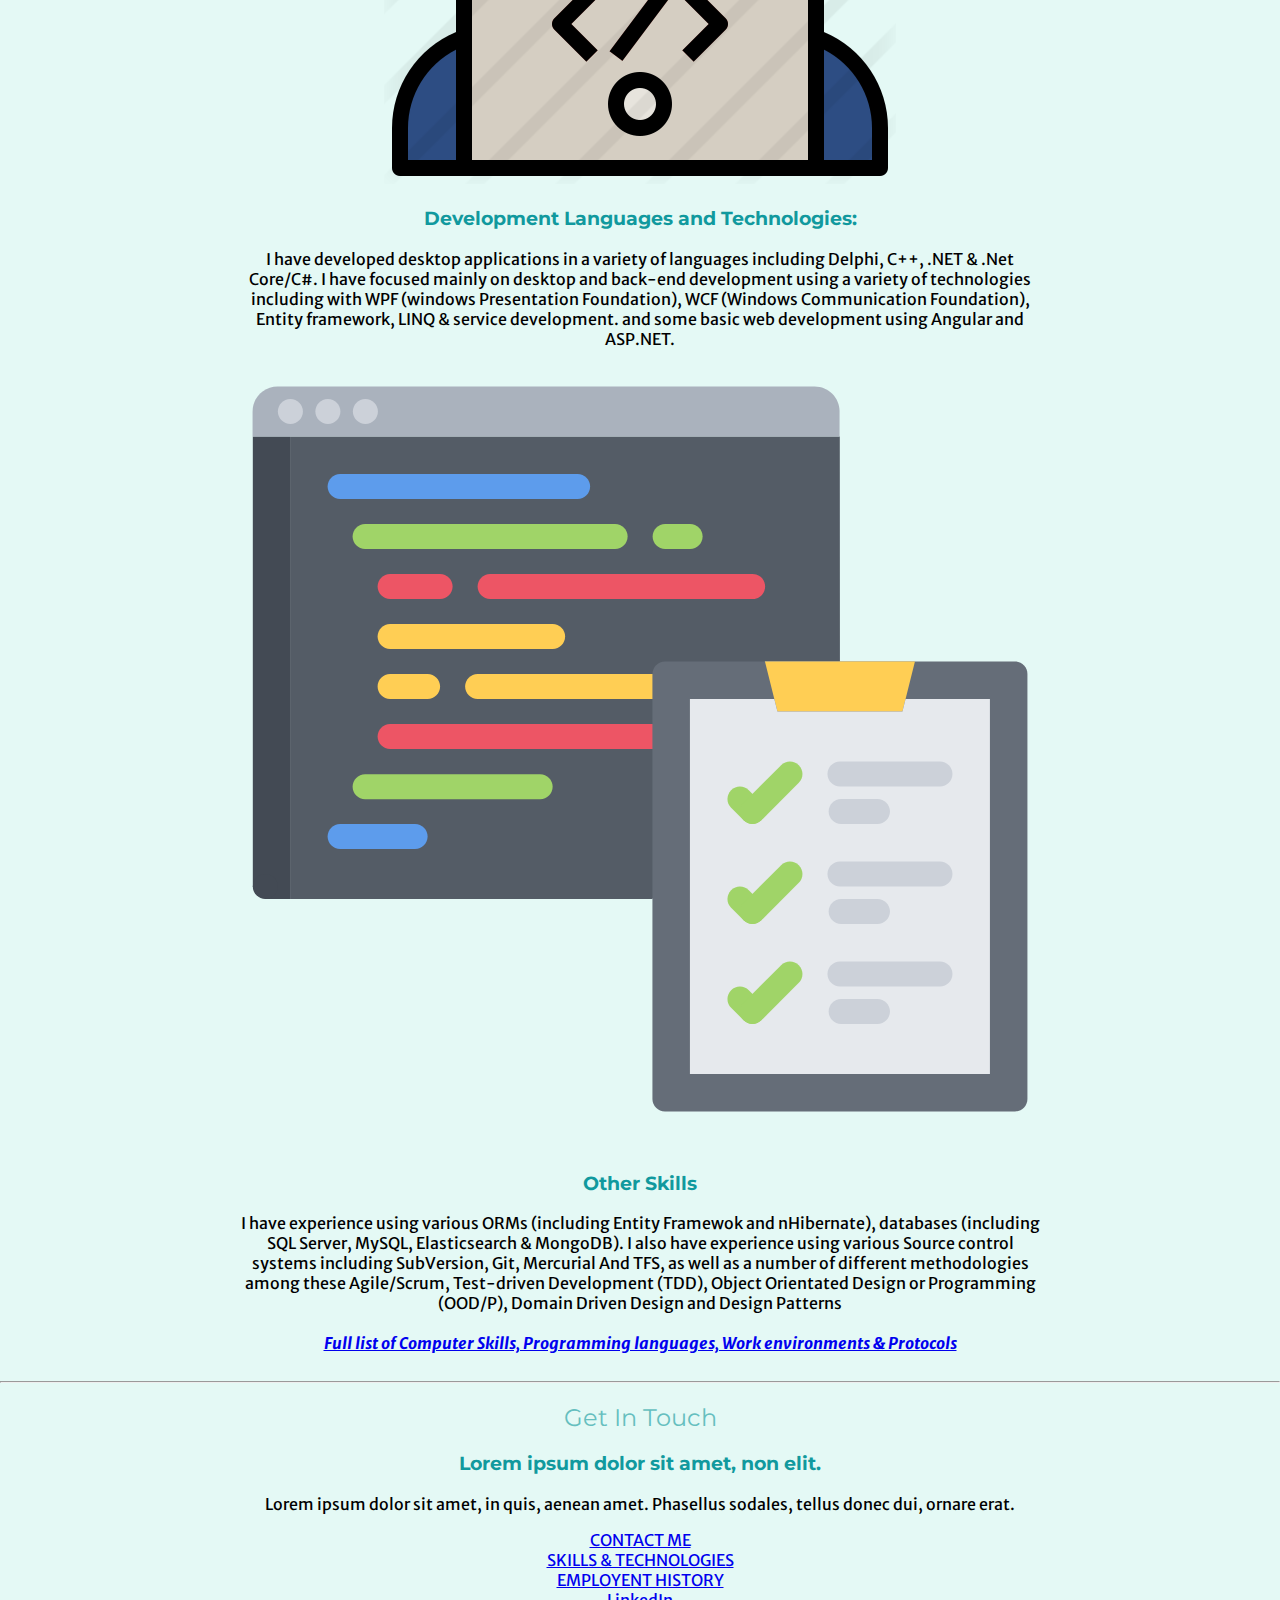
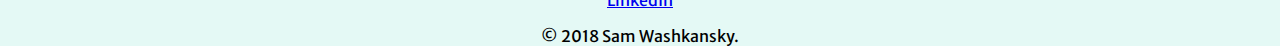
==== commit 9b307a50: "Added styling for extra pages" ====
--- a/index.html
+++ b/index.html
@@ -52,14 +52,15 @@
         <h2>Get In Touch</h2>
         <h3>Lorem ipsum dolor sit amet, non elit.</h3>
         <p>Lorem ipsum dolor sit amet, in quis, aenean amet. Phasellus sodales, tellus donec dui, ornare erat.</p>
-        <a class="btn" href="pages/Contact-me.html">CONTACT ME</a>
       </div>
     </div>
-    
-    
+        
     <div class="bottom-container">
-      <a class="btn" href="pages/Skillsets-technologies-and-education.html">Skills & Technologies</a><br>
+      <a class="btn" href="pages/Contact-me.html">CONTACT ME</a><br>
+      <a class="btn" href="pages/Skillsets-technologies-and-education.html">SKILLS & TECHNOLOGIES</a><br>
+      <a href="pages/Employent-History.html ">EMPLOYENT HISTORY</a><br>
       <a class="footer-link" href="https://www.linkedin.com/in/samwashkansky?lipi=urn%3Ali%3Apage%3Ad_flagship3_profile_view_base_contact_details%3BLI0pXEmHR2i%2F59p%2BQPE%2BKg%3D%3D">LinkedIn</a>
+      
       <p>© 2018 Sam Washkansky.</p>
     </div>
   </body>
--- a/css/styles.css
+++ b/css/styles.css
@@ -73,11 +73,6 @@
     display: block;
     top: 246px;
 }
-.contactme-form{
-    position: relative;
-    width: 450px;
-    margin: 0 auto;
-}
 .links-table{
     position: relative;
     width: 500px;
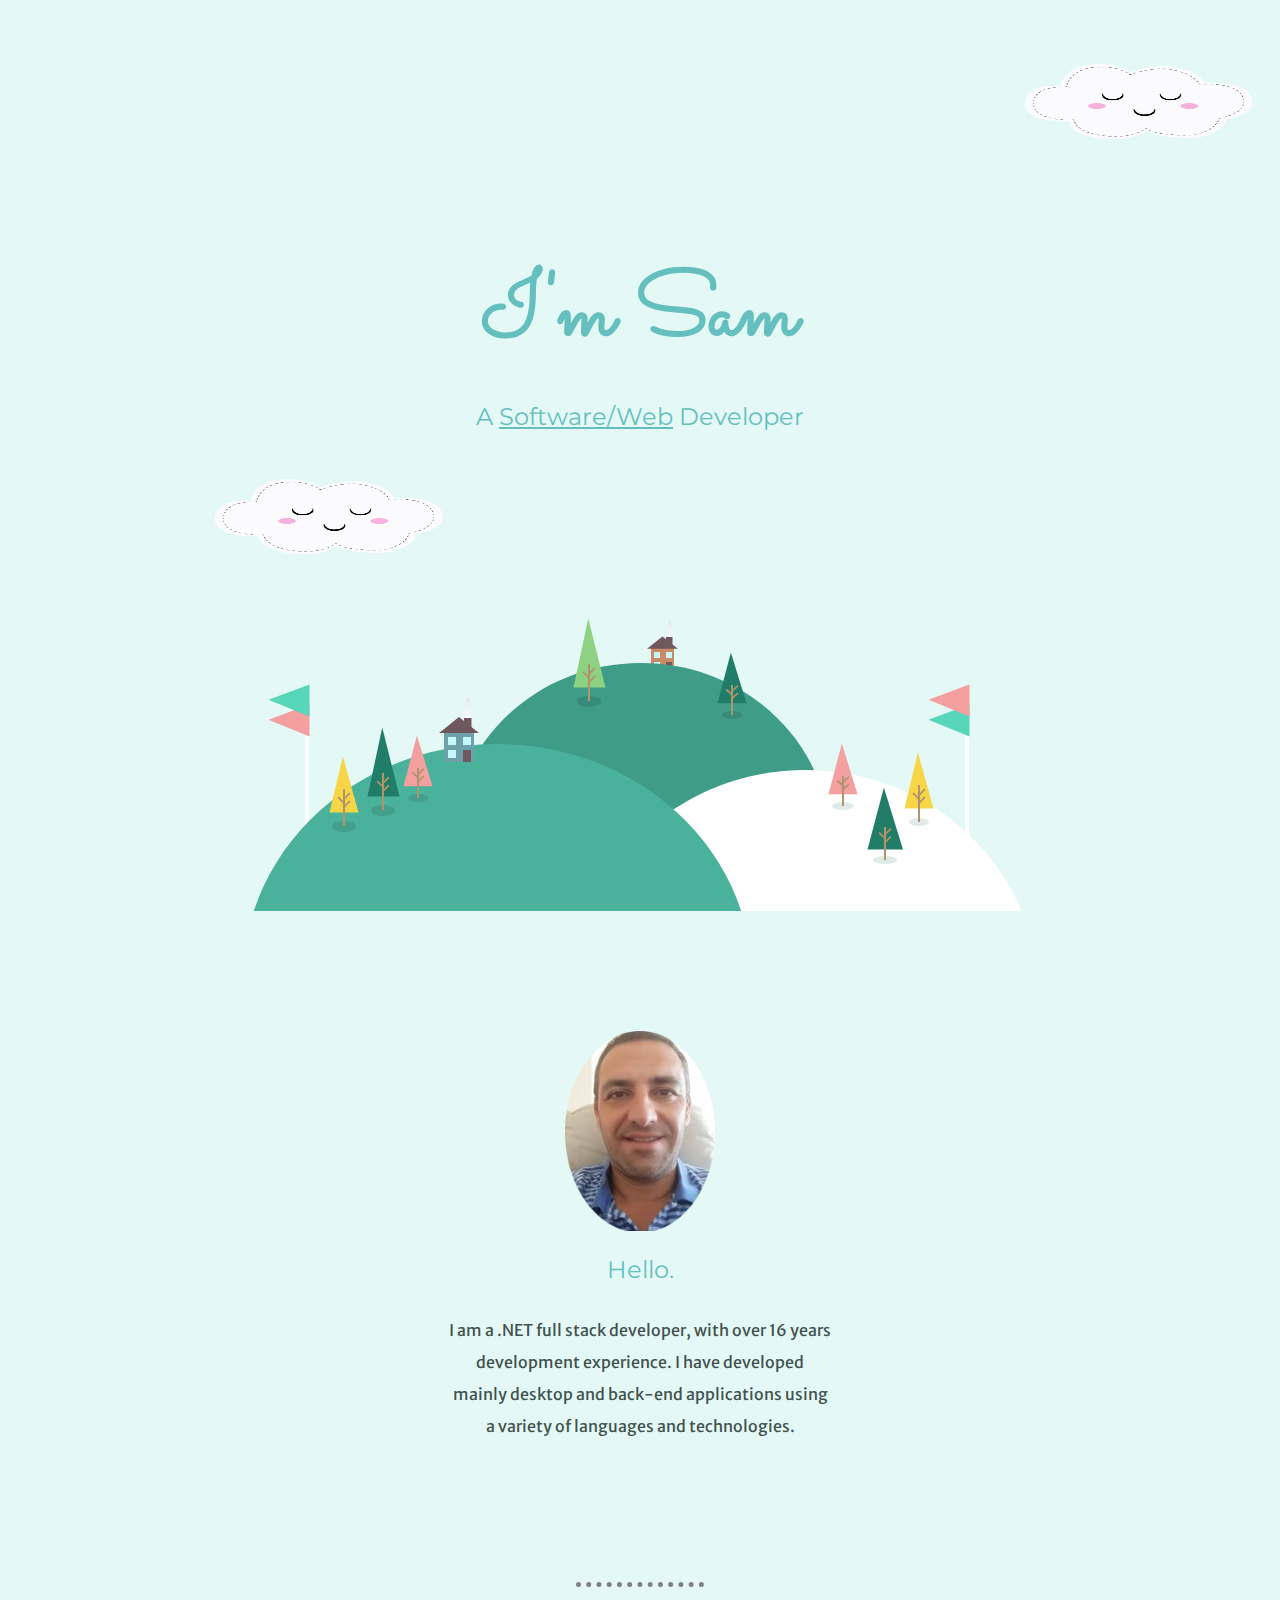
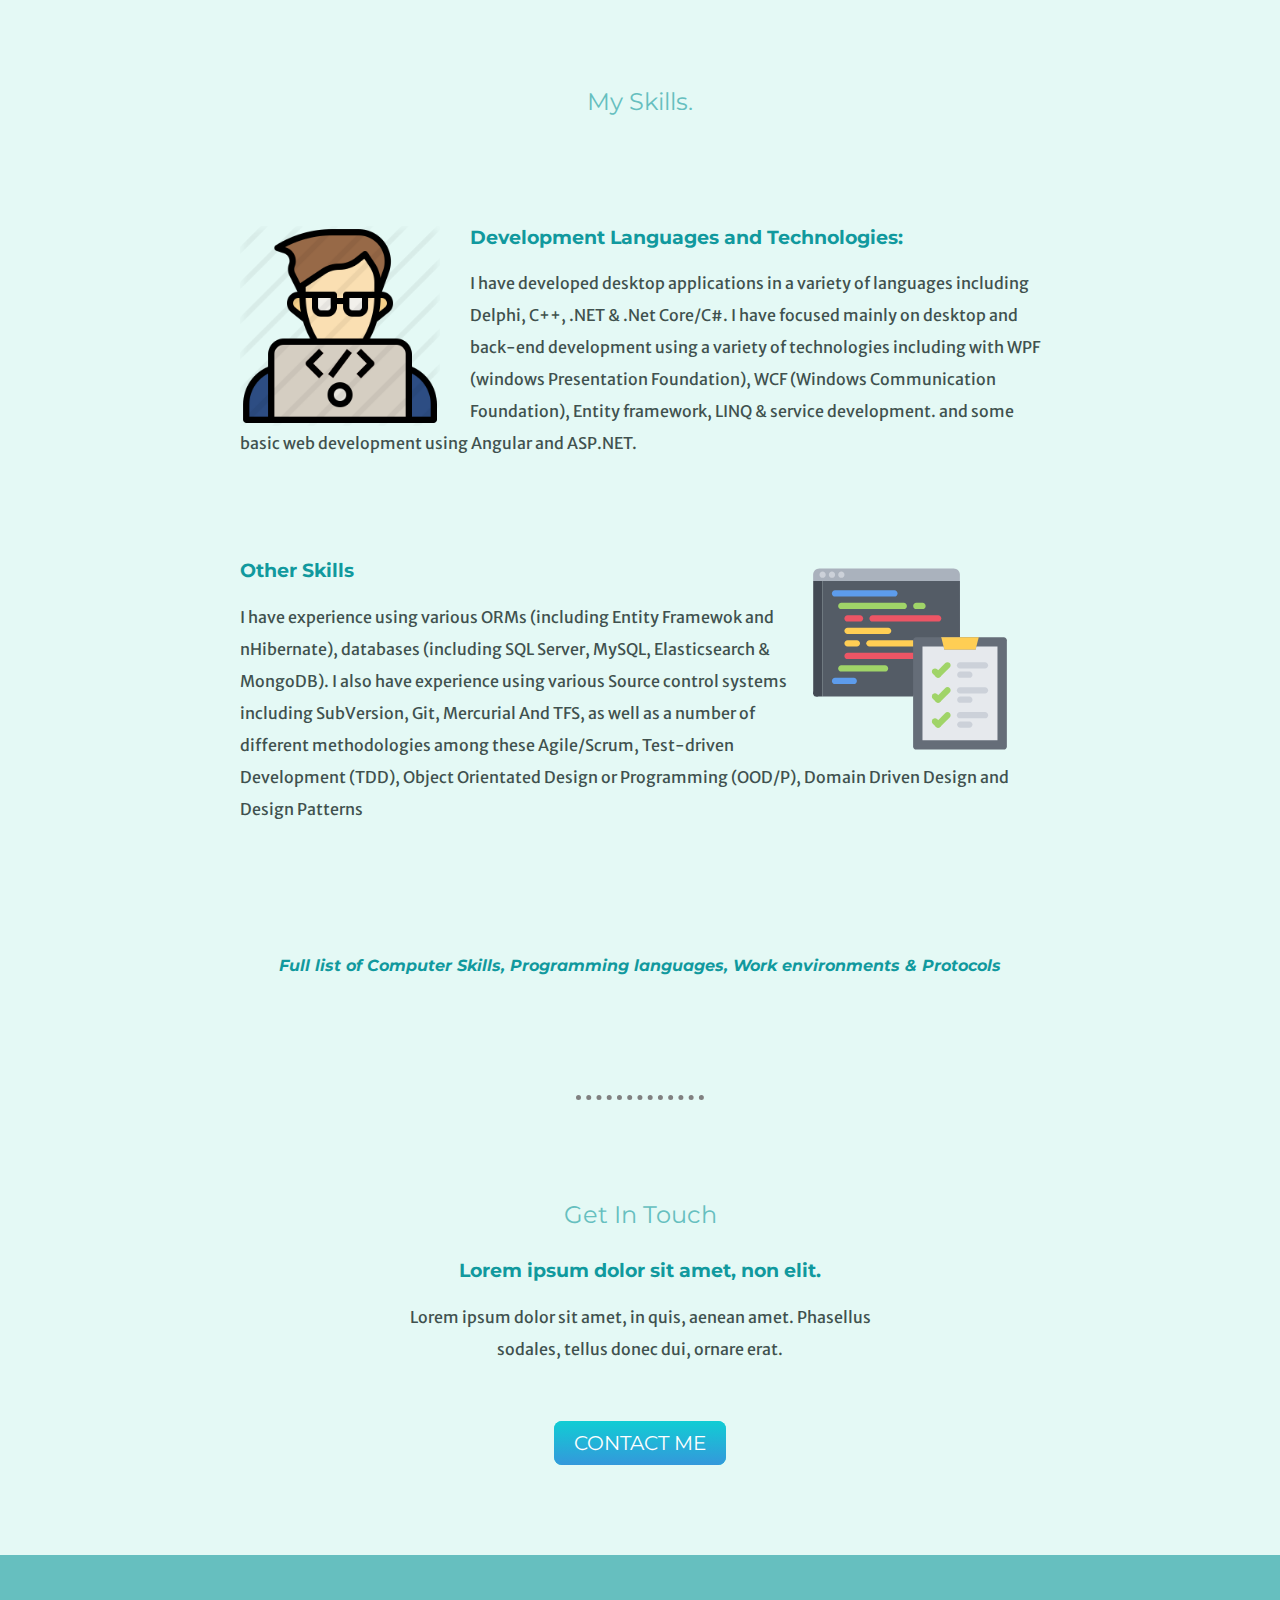
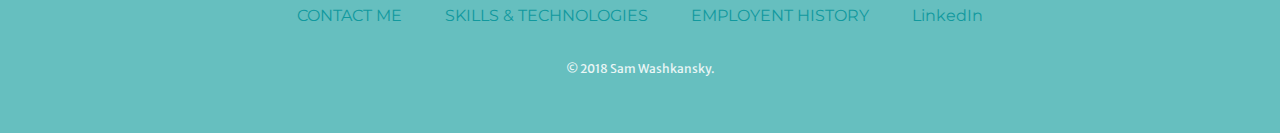
==== commit 3fa788ec: "added more content and styling" ====
--- a/index.html
+++ b/index.html
@@ -20,6 +20,7 @@
       <img class="bottom-cloud" src="images/cloud.png" alt="cloud-image" />
       <img class="landscape" src="images/land.svg" alt="mountain-image" />
     </div>
+
     <div class="middle-container">
       <div class="profile">
         <img id="headshot" src="images/Head Shot cropped.png" alt="">
@@ -32,13 +33,13 @@
       <div class="skills">
         <h2>My Skills.</h2>
         <div class="skill-row">
-          <img src="images/dev-Skill.png" alt="">
+          <img class="languages" src="images/dev-Skill.png" alt="">
           <h3>Development Languages and Technologies:</h3>
-          <p class="skills">I have developed desktop applications in a variety of languages including Delphi, C++, .NET & .Net Core/C#. I have focused mainly on desktop and back-end development using
+          <p>I have developed desktop applications in a variety of languages including Delphi, C++, .NET & .Net Core/C#. I have focused mainly on desktop and back-end development using
             a variety of technologies including with WPF (windows Presentation Foundation), WCF (Windows Communication Foundation), Entity framework, LINQ & service development. and some basic web development using Angular and ASP.NET.</p>
         </div>
         <div class="skill-row">
-          <img class="skills" src="images/skills2.svg" alt="">
+          <img class="other-tech" src="images/skills2.svg" alt="">
           <h3>Other Skills</h3>
           <p>I have experience using various ORMs (including Entity Framewok and nHibernate), databases (including SQL Server, MySQL, Elasticsearch & MongoDB). I also have experience using various Source control systems including SubVersion, 
             Git, Mercurial And TFS, as well as a number of different methodologies among these Agile/Scrum, Test-driven Development (TDD), Object Orientated Design or Programming (OOD/P), Domain Driven Design and Design Patterns</p>
@@ -51,17 +52,18 @@
       <div class="contact-me">
         <h2>Get In Touch</h2>
         <h3>Lorem ipsum dolor sit amet, non elit.</h3>
-        <p>Lorem ipsum dolor sit amet, in quis, aenean amet. Phasellus sodales, tellus donec dui, ornare erat.</p>
+        <p class="contact-me-text">Lorem ipsum dolor sit amet, in quis, aenean amet. Phasellus sodales, tellus donec dui, ornare erat.</p>
+        <a class="btn" href="pages/Contact-me.html">CONTACT ME</a><br>
       </div>
     </div>
         
     <div class="bottom-container">
-      <a class="btn" href="pages/Contact-me.html">CONTACT ME</a><br>
-      <a class="btn" href="pages/Skillsets-technologies-and-education.html">SKILLS & TECHNOLOGIES</a><br>
-      <a href="pages/Employent-History.html ">EMPLOYENT HISTORY</a><br>
+      <a href="pages/Contact-me.html">CONTACT ME</a>
+      <a href="pages/Skillsets-technologies-and-education.html">SKILLS & TECHNOLOGIES</a>
+      <a href="pages/Employment-History.html ">EMPLOYENT HISTORY</a>
       <a class="footer-link" href="https://www.linkedin.com/in/samwashkansky?lipi=urn%3Ali%3Apage%3Ad_flagship3_profile_view_base_contact_details%3BLI0pXEmHR2i%2F59p%2BQPE%2BKg%3D%3D">LinkedIn</a>
       
-      <p>© 2018 Sam Washkansky.</p>
+      <p class="copyright">© 2018 Sam Washkansky.</p>
     </div>
   </body>
 </html>
--- a/css/styles.css
+++ b/css/styles.css
@@ -2,9 +2,10 @@
 /*********** Tag Selectors ********************/
 body{
     margin: 0;
-    background-color: #e4f9f5;
     text-align: center;
     font-family: 'Merriweather Sans', serif;
+    color: #40514E;
+    background-color: #e4f9f5;
 }
 
 h1{
@@ -18,6 +19,7 @@
     font-size: 1.5rem;  
     color: #66BFBF; 
     font-weight: normal;
+    padding-bottom: 10px;
 }
 h3{
     font-family: 'Montserrat', serif;
@@ -28,6 +30,27 @@
     margin: 0;
 }
 img{margin: 0px;}
+
+hr{
+    border-style: none;
+    border-top-style: dotted;
+    border-color: grey;
+    border-width: 5px;
+    width: 10%;
+    margin: 100px auto;
+}      
+p{
+    line-height: 2;
+}
+a{
+    color: #11999E;
+    font-family: 'Montserrat', serif;
+    margin: 10px 20px;
+    text-decoration: none;
+}
+a:hover{
+    color: #eaf6f6;
+}
 
 
 /*********** Class Selectors ********************/
@@ -54,11 +77,12 @@
     height: 100px;
     width: 250px;
     bottom: 100px;
+    left: 200px;
 }
 .landscape{
     position: relative;
     top: 250px; 
-    margin: 0 auto; 
+    margin: 0 auto;
 }
 .top-span{
     text-decoration: underline;
@@ -67,33 +91,84 @@
     position: relative;
     display: block;
     top: 246px; 
+    margin: 100px 0;
 }
 .bottom-container{
     position: relative;
     display: block;
     top: 246px;
+    background-color: #66BFBF;
+    padding: 50px 0 20px;
 }
 .links-table{
     position: relative;
     width: 500px;
     margin: 0 auto;
 }
-
-.skills{
+.skill-row{
     position: relative;
     width: 800px;
-    margin: 0 auto;
+    margin: 100px auto 100px auto;
+    text-align: left ;
 }
+.languages{
+    width: 25%;
+    margin-right: 30px;
+    float: left;
+}
+.other-tech{
+    width: 25%;
+    margin-right: 30px;
+    float: right;
+}
+.contact-me{
+    width: 40%;
+    margin: 40px auto 60px;
+}
+.contact-me-text{
+    padding-bottom: 50px;
+}
+.btn {
+    background: #11CDD4;
+    background-image: -webkit-linear-gradient(top, #11CDD4, #3498DB);
+    background-image: -moz-linear-gradient(top, #11CDD4, #3498DB);
+    background-image: -ms-linear-gradient(top, #11CDD4, #3498DB);
+    background-image: -o-linear-gradient(top, #11CDD4, #3498DB);
+    background-image: linear-gradient(to bottom, #11CDD4, #3498DB);
+    -webkit-border-radius: 8;
+    -moz-border-radius: 8;
+    border-radius: 8px;
+    font-family: 'Montserrat', serif; 
+    color: #ffffff;
+    font-size: 20px;
+    padding: 10px 20px 10px 20px;
+    text-decoration: none;
+  }
+  
+  .btn:hover {
+    background: #30E3CB;
+    background-image: -webkit-linear-gradient(top, #30E3CB, #2BC4AD);
+    background-image: -moz-linear-gradient(top, #30E3CB, #2BC4AD);
+    background-image: -ms-linear-gradient(top, #30E3CB, #2BC4AD);
+    background-image: -o-linear-gradient(top, #30E3CB, #2BC4AD);
+    background-image: linear-gradient(to bottom, #30E3CB, #2BC4AD);
+    text-decoration: none;
+  }
+  .copyright{
+      color: #eaf6f6;
+      font-size: 0.75rem;
+  padding: 20px 0;
+  }
 
 /*********** Id Selectors ********************/
 #headshot{
-    height: 120px;
-    width: 100px;
+    height: 200px;
+    width: 150px;
     padding-top: 20px;
 }
 #intro
 {
     position: relative;
-    width: 800px;
-    margin: 0 auto;
+    width: 30%;
+    margin: auto;
 }